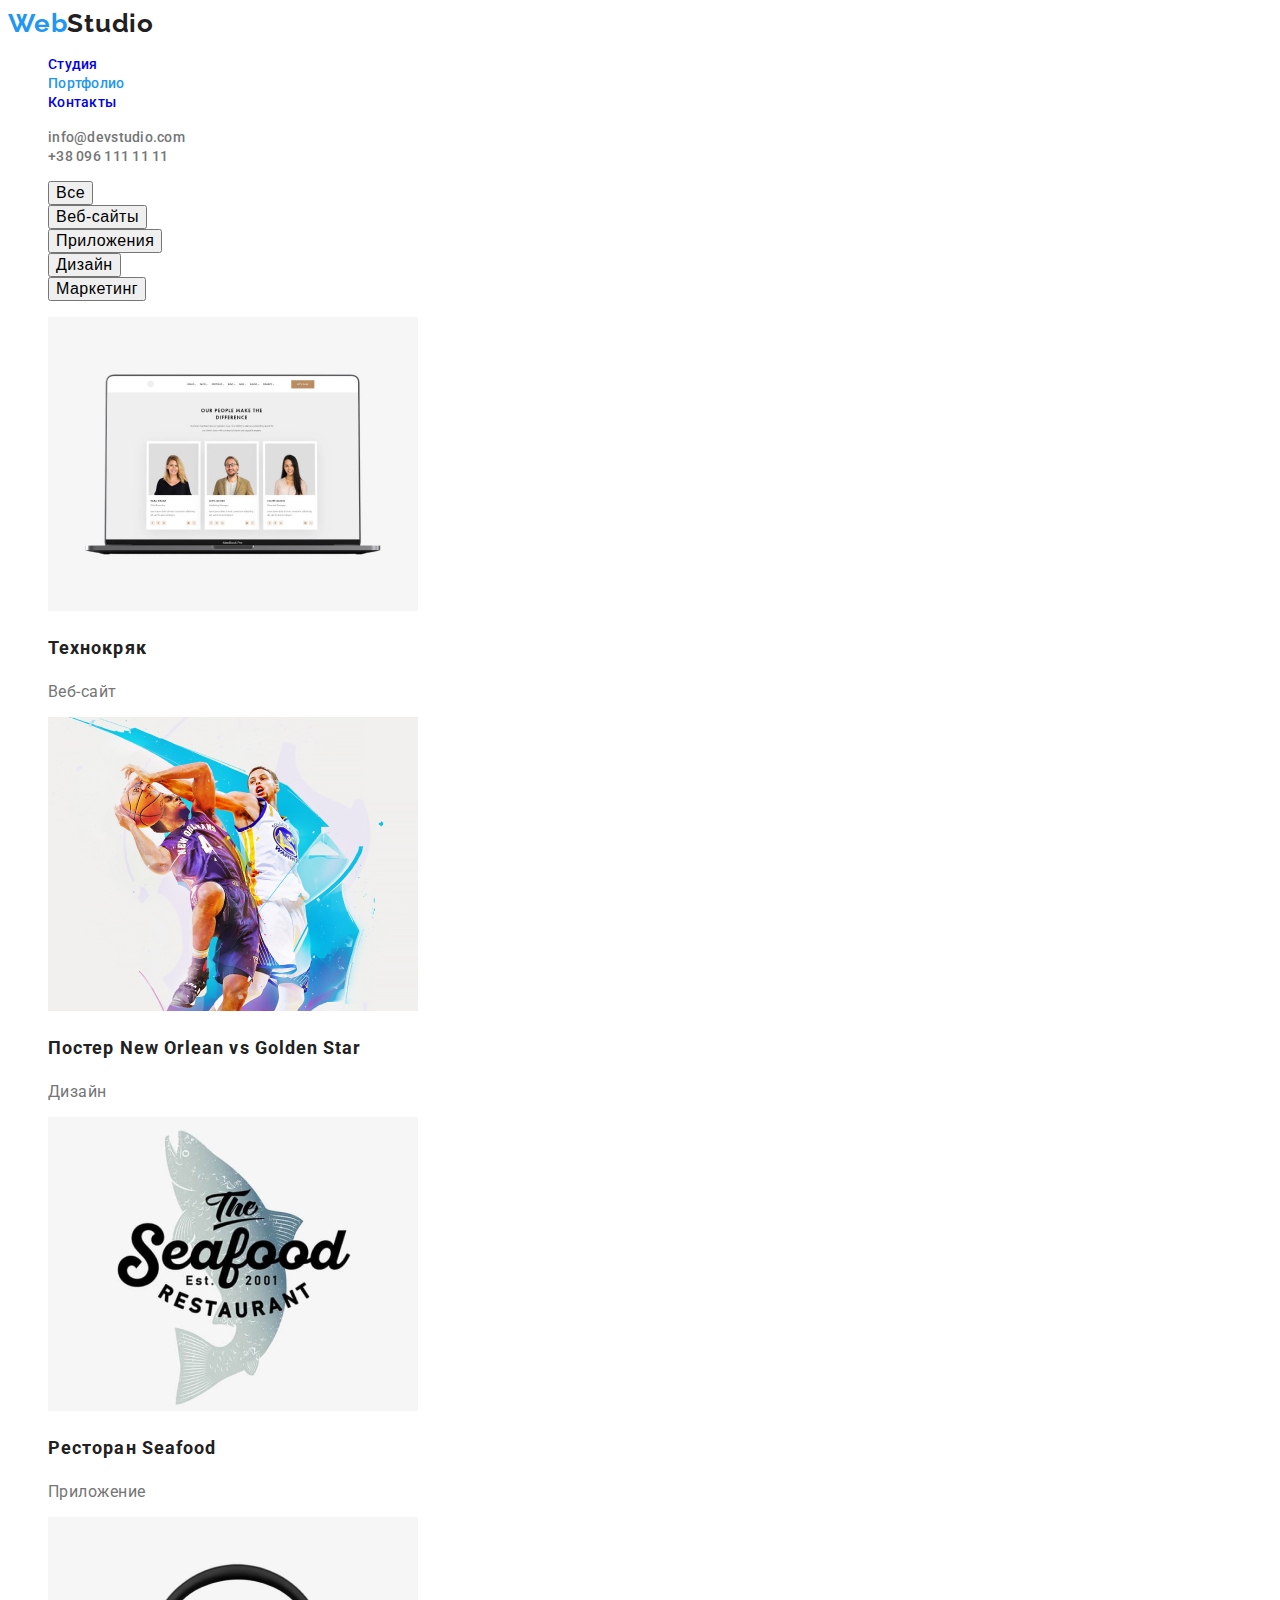
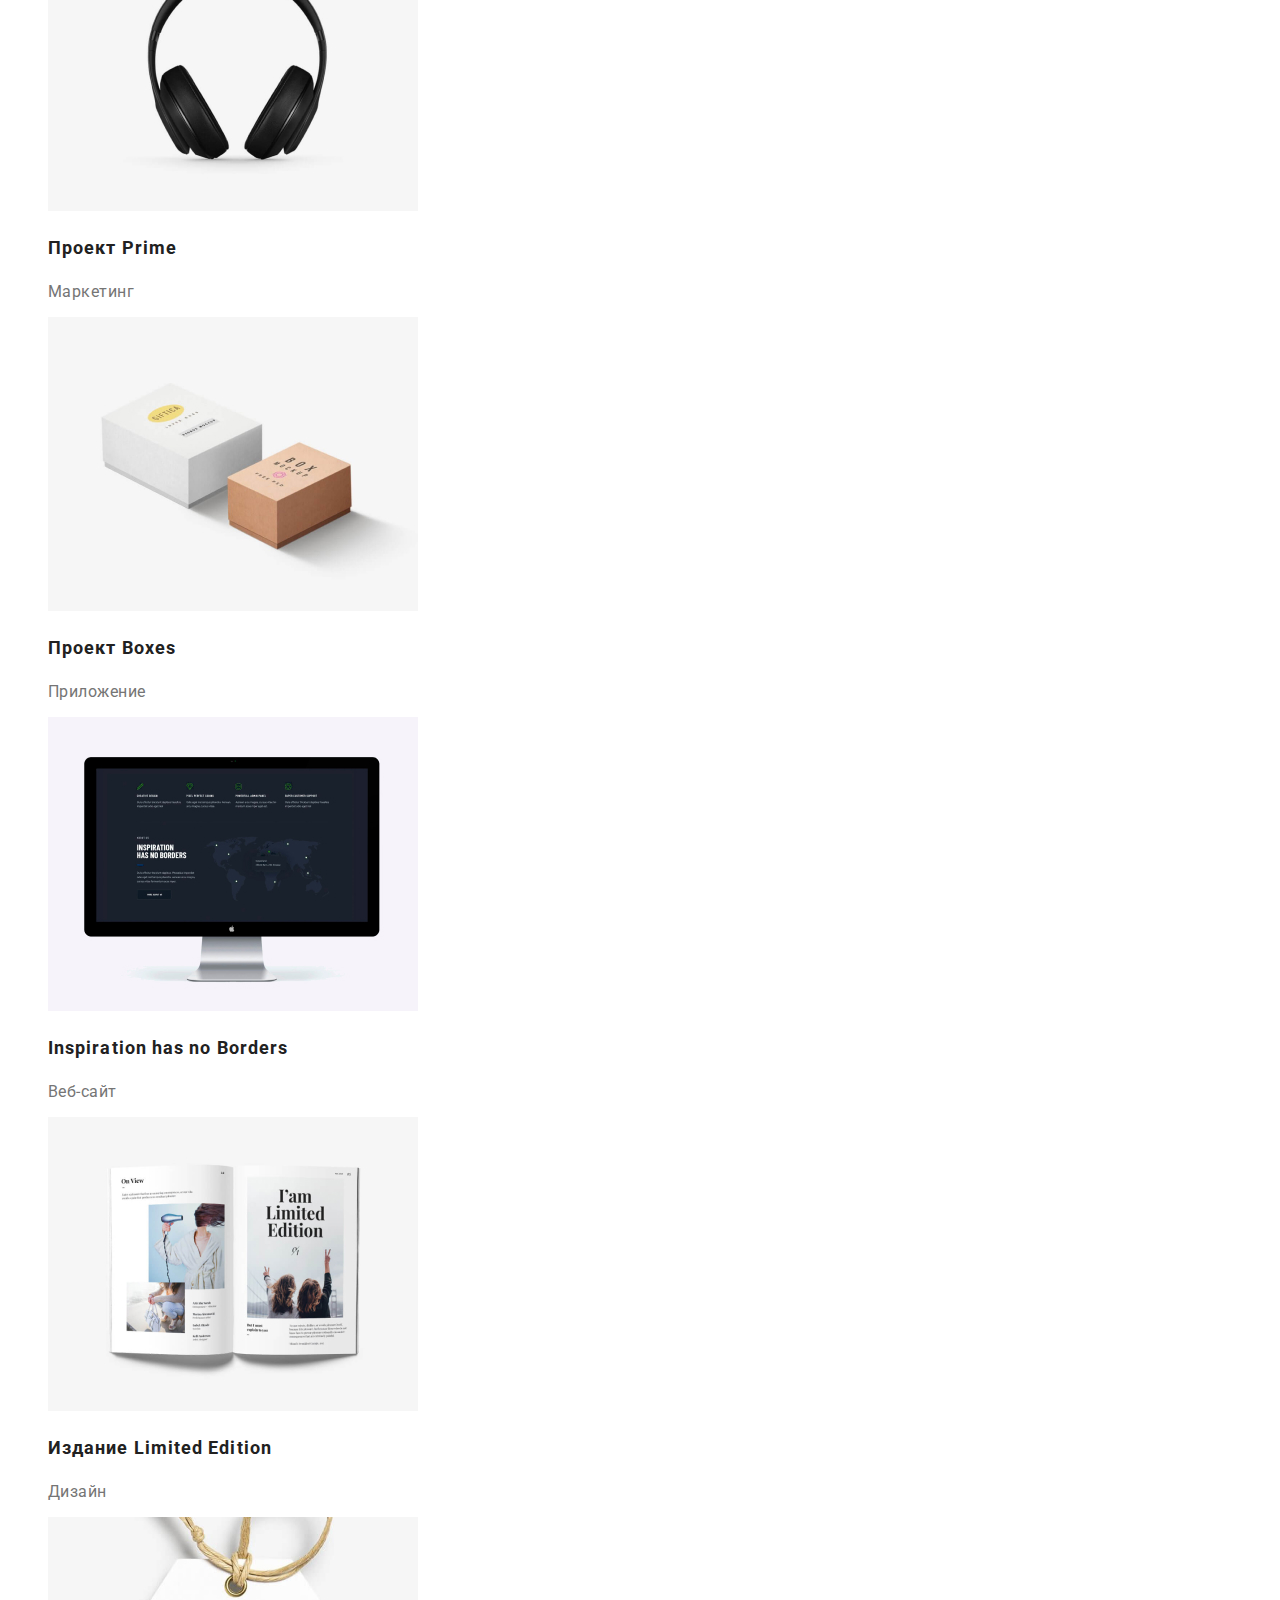
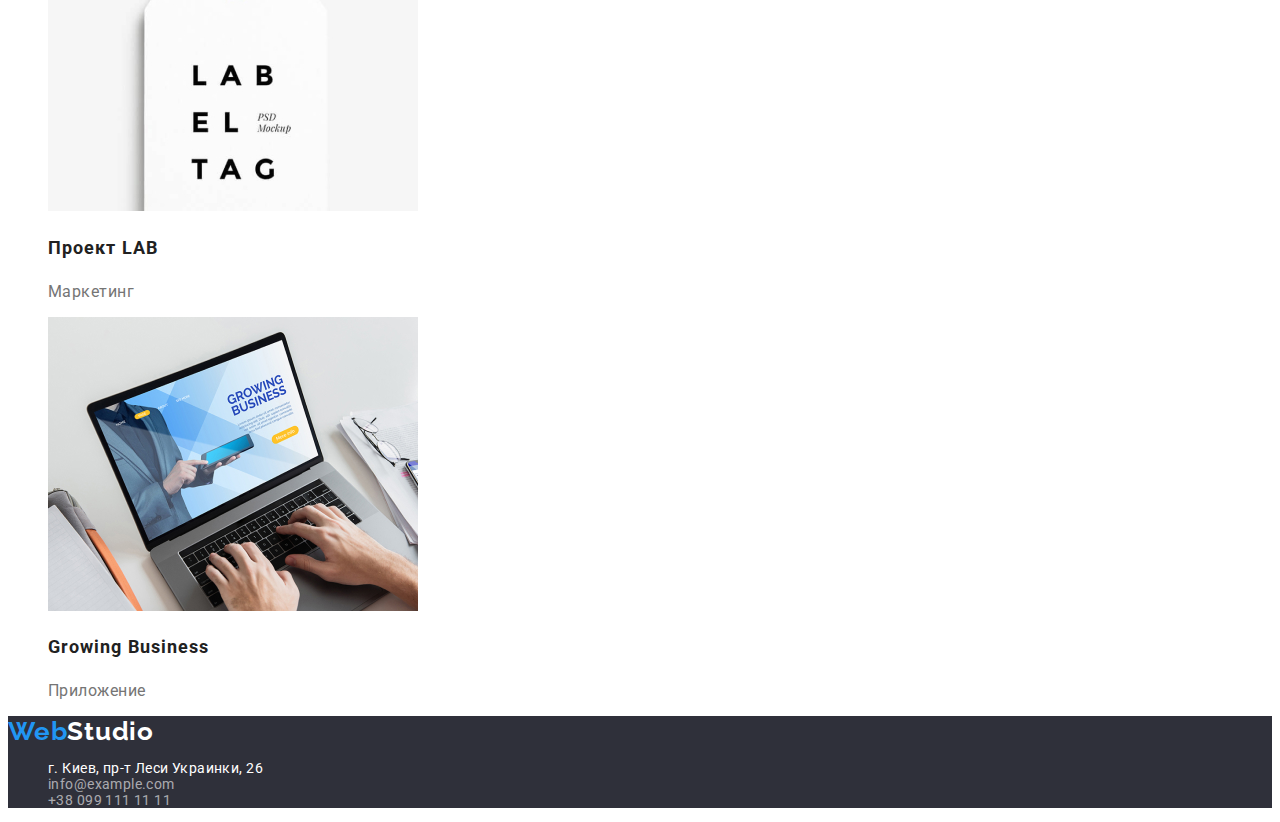
==== portfolio.html @ bab1e0b5 "Файлы с ДЗ2" ====
<!DOCTYPE html>
<html lang="ru">
<head>
    <meta charset="UTF-8">
    <meta name="viewport" content="width=device-width, initial-scale=1.0">
    <title>Web-Studio</title>
    <link rel="preconnect" href="https://fonts.gstatic.com">
    <link
        href="https://fonts.googleapis.com/css2?family=Raleway:wght@700&family=Roboto:wght@400;500;700;900&display=swap"
        rel="stylesheet">
        <link rel="stylesheet" href="./css/common.css">
    <link rel="stylesheet" href="./css/styles.css" />
</head>
<body">
    <!--Шапка-->
    <header class="header">
        <nav class="navigation">
            <a class="logo-color" href="./index.html">Web<span class="logo-header">Studio</span></a>
            <ul class="site-nav list">
                <li class="site-nav-item">
                    <a href="./index.html" class="site-nav-link">Студия</a>
                </li>
                <li class="site-nav-item">
                    <a href="./portfolio.html" class="site-nav-link current">Портфолио</a>
                </li>
                <li class="site-nav-item">
                    <a href="#" class="site-nav-link">Контакты</a>
                </li>
            </ul>
            <ul class="contacts list">
                <li><a class="contacts-mail" href="mailto:info@devstudio.com">info@devstudio.com</a></li>
                <li><a class="contacts-tel" href="tel:+380961111111">+38 096 111 11 11</a></li>
            </ul>
        </nav>
    </header>
    <main>
        <!-- Портфолио -->
        <section class="portfolio">
            <h1 class="gallery-name">Portfolio</h1>
            <!-- Навигация портфолио -->
            <nav class="nav-gallery">
                <ul class="nav-gallery-items list">
                    <li><button type="button" class="btn-gallery">Все</button></li>
                    <li><button type="button" class="btn-gallery">Веб-сайты</button></li>
                    <li><button type="button" class="btn-gallery">Приложения</button></li>
                    <li><button type="button" class="btn-gallery">Дизайн</button></li>
                    <li><button type="button" class="btn-gallery">Маркетинг</button></li>
                </ul>
            </nav>
            <!-- Фильтры -->
            <ul class="filter list">
                <li class="filter-item">
                    <a class="filter-link" href="#"></a>
                    <img src="./images/portfolio-img1.jpg" alt="Ноутбуке">
                    <h2 class="filter-title">Технокряк</h2>
                    <p class="filter-btn-text">Веб-сайт</p>
                </li>
                <li class="filter-item">
                    <a class="filter-link" href="#"></a>
                    <img src="./images/portfolio-img2.jpg" alt="Постер с баскетболистами">
                    <h2 class="filter-title">Постер New Orlean vs Golden Star</h2>
                    <p class="filter-btn-text">Дизайн</p>
                </li>
                <li class="filter-item">
                    <a class="filter-link" href="#"></a>
                    <img src="./images/portfolio-img3.jpg" alt="Постер рыбного ресторана">
                    <h2 class="filter-title">Ресторан Seafood</h2>
                    <p class="filter-btn-text">Приложение</p>
                </li>
                <li class="filter-item">
                    <a class="filter-link" href="#"></a>
                    <img src="./images/portfolio-img4.jpg" alt="Наушники">
                    <h2 class="filter-title">Проект Prime</h2>
                    <p class="filter-btn-text">Маркетинг</p>
                </li>
                <li class="filter-item">
                    <a class="filter-link" href="#"></a>
                    <img src="./images/portfolio-img5.jpg" alt="Коробки">
                    <h2 class="filter-title">Проект Boxes</h2>
                    <p class="filter-btn-text">Приложение</p>
                </li>
                <li class="filter-item">
                    <a class="filter-link" href="#"></a>
                    <img src="./images/portfolio-img6.jpg" alt="Монитор">
                    <h2 class="filter-title">Inspiration has no Borders</h2>
                    <p class="filter-btn-text">Веб-сайт</p>
                </li>
                <li class="filter-item">
                    <a class="filter-link" href="#"></a>
                    <img src="./images/portfolio-img7.jpg" alt="Журнал">
                    <h2 class="filter-title">Издание Limited Edition</h2>
                    <p class="filter-btn-text">Дизайн</p>                    
                </li>
                <li class="filter-item">
                    <a class="filter-link" href="#"></a>
                    <img src="./images/portfolio-img8.jpg" alt="Этикетка">
                    <h2 class="filter-title">Проект LAB</h2>
                    <p class="filter-btn-text">Маркетинг</p>
                </li>
                <li class="filter-item">
                    <a class="filter-link" href="#"></a>
                    <img src="./images/portfolio-img9.jpg" alt="Экран ноутбука">
                    <h2 class="filter-title">Growing Business</h2>
                    <p class="filter-btn-text">Приложение</p>
                </li>
            </ul>
        </section>
    </main>
        <!--Подвал-->
        <footer class="footer-section">
            <a class="logo-color" href="./index.html">Web<span class="logo-footer">Studio</span></a>
            <!--Контакты-->
            <address class="contacts-footer">
                <ul class="contacts-footer-list list">
                    <li><a class="contacts-footer-link" href="https://goo.gl/maps/oXFUqeDzzRubqZXH6" target="_blank"
                            rel="noopener noreferrer">г. Киев, пр-т Леси Украинки, 26</a></li>
                    <li><a class="contacts-footer-mail" href="mailto:info@example.com">info@example.com</a></li>
                    <li><a class="contacts-footer-tel" href="tel:+380991111111">+38 099 111 11 11</a></li>
                </ul>
            </address>
        </footer>
</body>
</html>
---- css/common.css ----
:root {
  --secondary-font: "Raleway", sans-serif;
  --accent-color: #2196f3;
  --secondary-color: #ffffff;
}
body {
  font-family: "Roboto", sans-serif;
  background-color: #ffffff;
  color: #212121;
}
.a {
  text-decoration: none;
}
ul {
  list-style: none;
}

/* =====components===== */
.site-nav-link:hover,
.site-nav-link:focus,
.contacts-mail:hover,
.contacts-tel:hover,
.contacts-footer-mail:hover,
.contacts-footer-mail:focus,
.contacts-footer-tel:hover,
.contacts-footer-tel:focus,
.contacts-footer-link:hover,
.contacts-footer-link:focus {
  color: var(--accent-color);
}
/* =====end-components===== */
/* =====header===== */

.logo-color {
  font-family: var(--secondary-font);
  font-weight: 700;
  font-size: 26px;
  line-height: 1, 192;
  letter-spacing: 0.03em;
  color: var(--accent-color);
  text-decoration: none;
}
.logo-header {
  color: #212121;
}
.site-nav-link {
  font-weight: 500;
  font-size: 14px;
  line-height: 1, 143;
  letter-spacing: 0.02em;
  text-decoration: none;
}
.contacts-mail,
.contacts-tel {
  font-weight: 500;
  font-size: 14px;
  line-height: 1, 143;
  letter-spacing: 0.02em;
  color: #757575;
  text-decoration: none;
}
/* =====end-header===== */

/* =====footer===== */
.footer-section {
  background-color: #2f303a;
}
.logo-footer {
  color: var(--secondary-color);
}
.contacts-footer-list {
  font-weight: 400;
  font-size: 14px;
  line-height: 1, 714;
  letter-spacing: 0.03em;
  font-style: normal;
}
.contacts-footer-link {
  color: var(--secondary-color);
  text-decoration: none;
}
.contacts-footer-mail,
.contacts-footer-tel {
  color: rgba(255, 255, 255, 0.6);
  text-decoration: none;
}
/* =====end-footer===== */
---- css/styles.css ----
:root {
  --secondary-color: #ffffff;
  --bg-color: #2196f3;
  --text-color: #757575;
}
/* =====maim page===== */
/* =====hero===== */
.hero {
  background-color: #2f303a;
}
.hero-title {
  font-weight: 900;
  font-size: 44px;
  line-height: 1, 364;
  text-align: center;
  letter-spacing: 0.06em;
  text-transform: uppercase;
  color: var(--secondary-color);
}
.hero-button {
  font-weight: 700;
  font-size: 16px;
  line-height: 1, 875;
  display: flex;
  align-items: center;
  text-align: center;
  letter-spacing: 0.06em;
  background-color: #2196f3;
  color: var(--secondary-color);
}
/* =====end-hero===== */
/* =====section-features===== */
.features-link-title {
  font-weight: 700;
  font-size: 14px;
  line-height: 1, 143;
  letter-spacing: 0.03em;
  text-transform: uppercase;
}
.features-link-text {
  font-weight: 400;
  font-size: 14px;
  line-height: 1, 714;
  letter-spacing: 0.03em;
  color: var(--text-color);
}
/* =====end-section-features===== */
/* =====section-work===== */
.work-title,
.team-title {
  font-weight: 700;
  font-size: 36px;
  line-height: 1, 167;
  text-align: center;
  letter-spacing: 0.03em;
}
/* =====end-section-work */
/* =====section-team===== */
.team {
  background-color: #f5f4fa;
}
.team-name {
  font-weight: 500;
  font-size: 16px;
  line-height: 1, 188;
  text-align: center;
  letter-spacing: 0.03em;
}
.team-position {
  font-weight: 400;
  font-size: 16px;
  line-height: 1, 188;
  text-align: center;
  letter-spacing: 0.03em;
  color: var(--text-color);
}
/* =====end-section-team===== */
/* =====end main page===== */
/* =====portfolio page===== */
/* =====portfolio===== */
.gallery-name {
  display: none;
}
.btn-gallery {
  font-weight: 500;
  font-size: 16px;
  line-height: 1, 625px;
  text-align: center;
  letter-spacing: 0.03em;
}
.btn-gallery:hover,
.btn-gallery:focus {
  background-color: #2196f3;
  color: var(--secondary-color);
}
/* =====end-portfolio===== */
/* =====filtrs===== */
.filter-title {
  font-weight: 700;
  font-size: 18px;
  line-height: 2;
  letter-spacing: 0.06em;
}
.filter-btn-text {
  font-weight: 400;
  font-size: 16px;
  line-height: 1, 875x;
  letter-spacing: 0.03em;
  color: var(--text-color);
}
/* =====end-filtrs===== */
/* =====end portfolio page===== */
.site-nav .current {
  color: var(--accent-color);
}
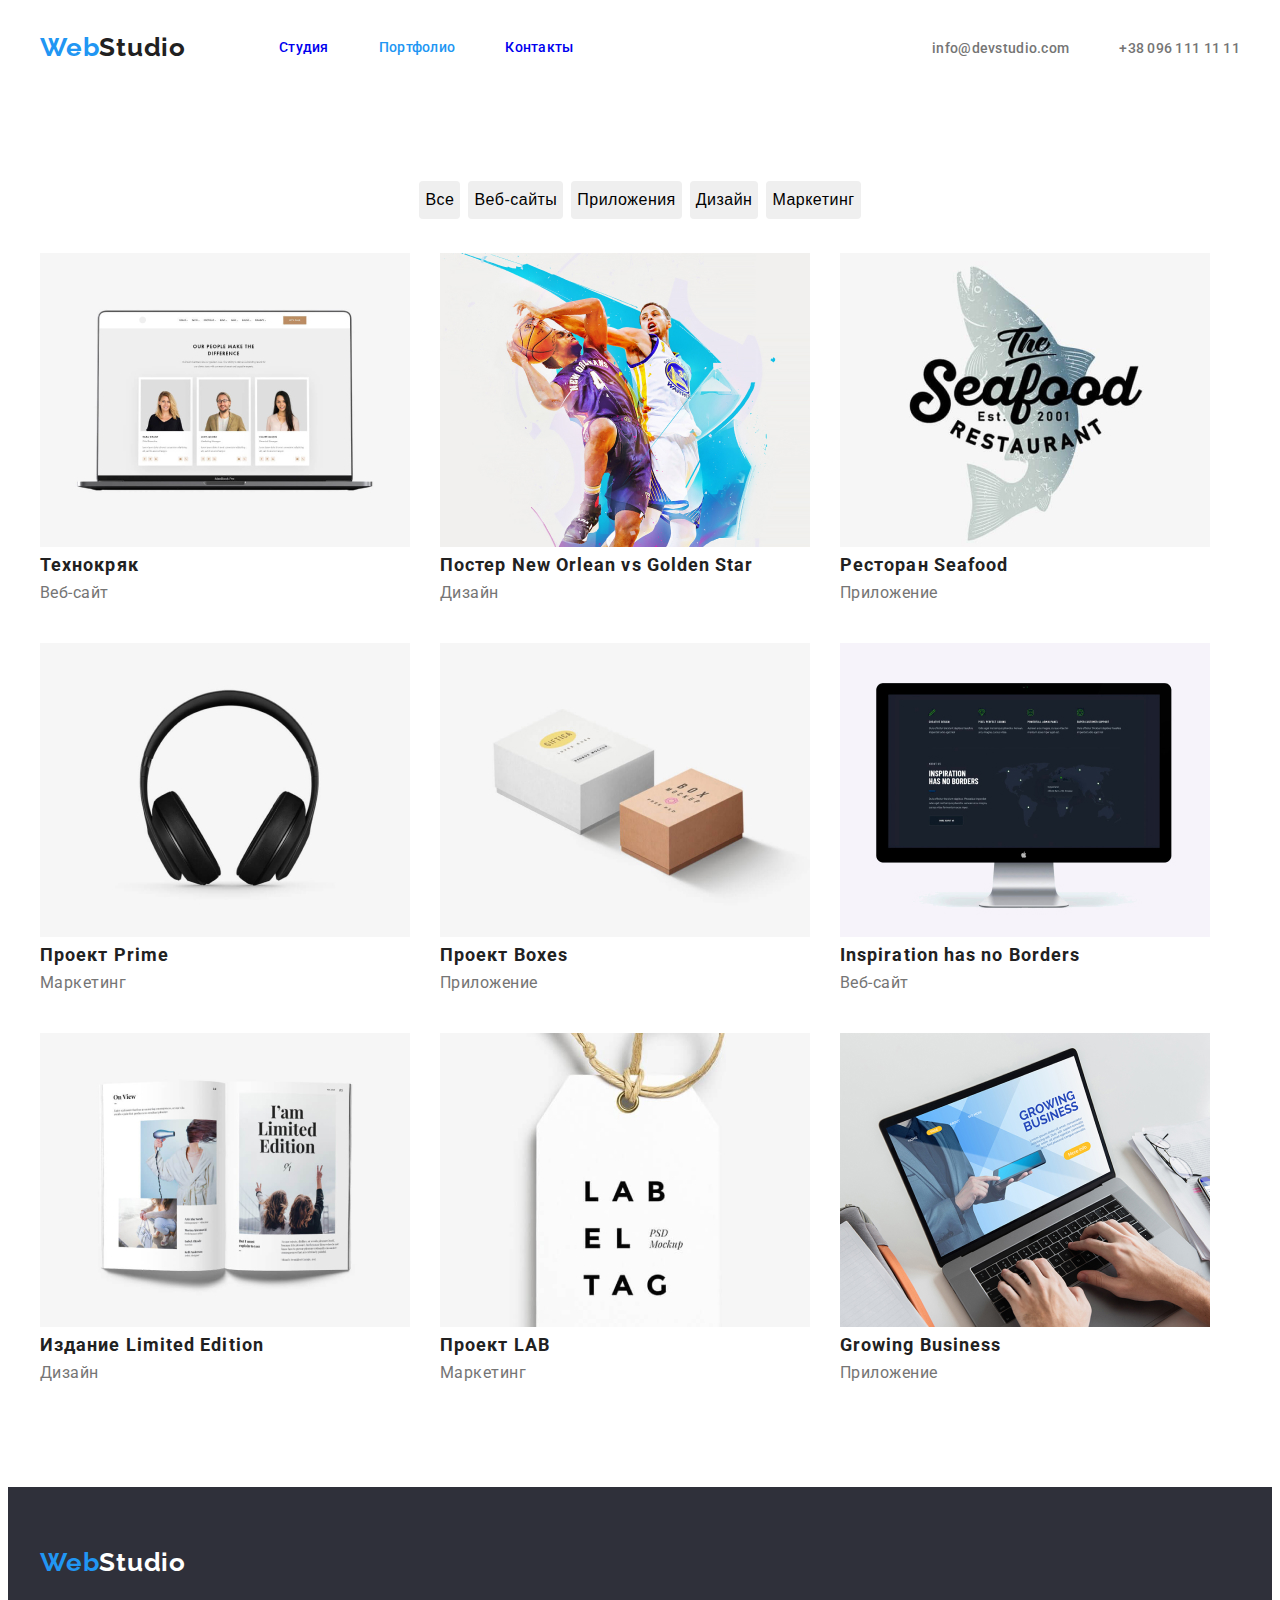
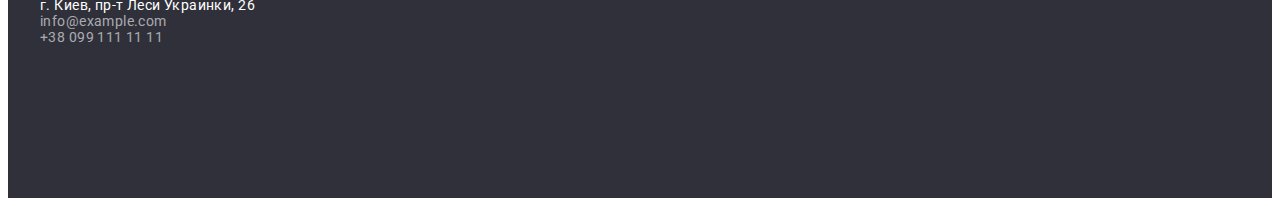
==== commit 8dc10fd1: "Добавлено стили геометрии и стили позиционирования" ====
--- a/portfolio.html
+++ b/portfolio.html
@@ -8,43 +8,48 @@
     <link
         href="https://fonts.googleapis.com/css2?family=Raleway:wght@700&family=Roboto:wght@400;500;700;900&display=swap"
         rel="stylesheet">
+    <link rel="stylesheet" href="https://cdnjs.cloudflare.com/ajax/libs/modern-normalize/1.0.0/modern-normalize.min.css"
+        integrity="sha512-ISS7cAi1PEhQ8jnbJpJZMd29NlhNj4AWYyLOSp2CE/CsHxTCu+r+t0D2yoJudVrd0/8fTVPUVDzY5Tvli75u/g=="
+        crossorigin="anonymous" />
         <link rel="stylesheet" href="./css/common.css">
     <link rel="stylesheet" href="./css/styles.css" />
 </head>
 <body">
     <!--Шапка-->
     <header class="header">
-        <nav class="navigation">
-            <a class="logo-color" href="./index.html">Web<span class="logo-header">Studio</span></a>
-            <ul class="site-nav list">
-                <li class="site-nav-item">
-                    <a href="./index.html" class="site-nav-link">Студия</a>
-                </li>
-                <li class="site-nav-item">
-                    <a href="./portfolio.html" class="site-nav-link current">Портфолио</a>
-                </li>
-                <li class="site-nav-item">
-                    <a href="#" class="site-nav-link">Контакты</a>
-                </li>
-            </ul>
-            <ul class="contacts list">
-                <li><a class="contacts-mail" href="mailto:info@devstudio.com">info@devstudio.com</a></li>
-                <li><a class="contacts-tel" href="tel:+380961111111">+38 096 111 11 11</a></li>
-            </ul>
-        </nav>
+        <div class="container">
+            <nav class="navigation">
+                <a class="logo-color" href="./index.html">Web<span class="logo-header">Studio</span>
+                </a>
+                <ul class="site-nav list">
+                    <li class="site-nav-item">
+                        <a href="./index.html" class="site-nav-link">Студия</a></li>
+                    <li class="site-nav-item">
+                        <a href="./portfolio.html" class="site-nav-link current">Портфолио</a></li>
+                    <li class="site-nav-item">
+                        <a href="#" class="site-nav-link">Контакты</a></li>
+                </ul>
+                <ul class="contacts list">
+                    <li class="contact-item"><a class="contacts-mail"
+                            href="mailto:info@devstudio.com">info@devstudio.com</a></li>
+                    <li class="contact-item"><a class="contacts-tel" href="tel:+380961111111">+38 096 111 11 11</a></li>
+                </ul>
+            </nav>
+        </div>
     </header>
     <main>
         <!-- Портфолио -->
         <section class="portfolio">
+            <div class="container">
             <h1 class="gallery-name">Portfolio</h1>
             <!-- Навигация портфолио -->
             <nav class="nav-gallery">
                 <ul class="nav-gallery-items list">
-                    <li><button type="button" class="btn-gallery">Все</button></li>
-                    <li><button type="button" class="btn-gallery">Веб-сайты</button></li>
-                    <li><button type="button" class="btn-gallery">Приложения</button></li>
-                    <li><button type="button" class="btn-gallery">Дизайн</button></li>
-                    <li><button type="button" class="btn-gallery">Маркетинг</button></li>
+                    <li class="nav-gallery-link"><button type="button" class="btn-gallery">Все</button></li>
+                    <li class="nav-gallery-link"><button type="button" class="btn-gallery">Веб-сайты</button></li>
+                    <li class="nav-gallery-link"><button type="button" class="btn-gallery">Приложения</button></li>
+                    <li class="nav-gallery-link"><button type="button" class="btn-gallery">Дизайн</button></li>
+                    <li class="nav-gallery-link"><button type="button" class="btn-gallery">Маркетинг</button></li>
                 </ul>
             </nav>
             <!-- Фильтры -->
@@ -104,11 +109,14 @@
                     <p class="filter-btn-text">Приложение</p>
                 </li>
             </ul>
+            </div>
         </section>
     </main>
         <!--Подвал-->
-        <footer class="footer-section">
-            <a class="logo-color" href="./index.html">Web<span class="logo-footer">Studio</span></a>
+    <footer class="footer-section">
+        <div class="container">
+            <a class="logo-color" href="./index.html">Web<span class="logo-footer">Studio</span>
+            </a>
             <!--Контакты-->
             <address class="contacts-footer">
                 <ul class="contacts-footer-list list">
@@ -118,6 +126,7 @@
                     <li><a class="contacts-footer-tel" href="tel:+380991111111">+38 099 111 11 11</a></li>
                 </ul>
             </address>
-        </footer>
+        </div>
+    </footer>
 </body>
 </html>--- a/css/common.css
+++ b/css/common.css
@@ -12,9 +12,24 @@
   text-decoration: none;
 }
 ul {
+  margin: 0;
+  padding: 0;
   list-style: none;
 }
-
+h1,
+h2,
+h3,
+h4,
+h5,
+h6 {
+  margin: 0;
+}
+p {
+  margin: 0;
+}
+img {
+  display: block;
+}
 /* =====components===== */
 .site-nav-link:hover,
 .site-nav-link:focus,
@@ -27,6 +42,17 @@
 .contacts-footer-link:hover,
 .contacts-footer-link:focus {
   color: var(--accent-color);
+}
+.header {
+  display: flex;
+  align-items: center;
+  padding-top: 24px;
+  padding-bottom: 25px;
+}
+.container {
+  width: 1200px;
+  padding: 0 15px;
+  margin: 0 auto;
 }
 /* =====end-components===== */
 /* =====header===== */
@@ -43,13 +69,6 @@
 .logo-header {
   color: #212121;
 }
-.site-nav-link {
-  font-weight: 500;
-  font-size: 14px;
-  line-height: 1, 143;
-  letter-spacing: 0.02em;
-  text-decoration: none;
-}
 .contacts-mail,
 .contacts-tel {
   font-weight: 500;
@@ -64,11 +83,18 @@
 /* =====footer===== */
 .footer-section {
   background-color: #2f303a;
+  padding-top: 60px;
+  padding-bottom: 60px;
 }
 .logo-footer {
   color: var(--secondary-color);
+  width: 145px;
 }
 .contacts-footer-list {
+  padding-top: 20px;
+  padding-bottom: 60px;
+  width: 231px;
+  height: 81px;
   font-weight: 400;
   font-size: 14px;
   line-height: 1, 714;
--- a/css/styles.css
+++ b/css/styles.css
@@ -4,33 +4,88 @@
   --text-color: #757575;
 }
 /* =====maim page===== */
+/* =====header====== */
+.header .logo-color {
+  margin-right: 93px;
+}
+.header .contacts {
+  display: flex;
+  margin-left: auto;
+}
+.navigation {
+  display: flex;
+  align-items: center;
+}
+.site-nav {
+  display: flex;
+}
+.site-nav-item:not(:last-child) {
+  margin-right: 50px;
+}
+.contact-item:not(:last-child) {
+  margin-right: 50px;
+}
+.site-nav-link {
+  display: block;
+  font-weight: 500;
+  font-size: 14px;
+  line-height: 1, 143;
+  letter-spacing: 0.02em;
+  text-decoration: none;
+}
+/* =====end-header====== */
 /* =====hero===== */
 .hero {
+  min-height: 600px;
+
+  display: flex;
+  justify-content: center;
+  align-items: center;
+
+  text-align: center;
   background-color: #2f303a;
 }
 .hero-title {
+  width: 696px;
+  margin: auto;
   font-weight: 900;
   font-size: 44px;
   line-height: 1, 364;
-  text-align: center;
   letter-spacing: 0.06em;
   text-transform: uppercase;
   color: var(--secondary-color);
 }
 .hero-button {
+  display: block;
+  margin-top: 30px;
+  margin-left: auto;
+  margin-right: auto;
+  min-width: 200px;
+  border: none;
+  border-radius: 4px;
   font-weight: 700;
   font-size: 16px;
   line-height: 1, 875;
-  display: flex;
-  align-items: center;
-  text-align: center;
   letter-spacing: 0.06em;
   background-color: #2196f3;
   color: var(--secondary-color);
+  cursor: pointer;
+  padding: 10px 32px;
 }
 /* =====end-hero===== */
 /* =====section-features===== */
+.features-items {
+  display: flex;
+}
+.features-items-link {
+  width: 270px;
+  height: 101px;
+}
+.features-items-link:not(:last-child) {
+  margin-right: 30px;
+}
 .features-link-title {
+  padding-bottom: 10px;
   font-weight: 700;
   font-size: 14px;
   line-height: 1, 143;
@@ -44,10 +99,26 @@
   letter-spacing: 0.03em;
   color: var(--text-color);
 }
+.features {
+  padding-bottom: 94px;
+  padding-top: 94px;
+  min-height: 101px;
+}
 /* =====end-section-features===== */
 /* =====section-work===== */
+.work {
+  display: flex;
+  padding-bottom: 94px;
+}
+.work-items {
+  display: flex;
+}
+.work-link:not(:last-child) {
+  margin-right: 30px;
+}
 .work-title,
 .team-title {
+  padding-bottom: 50px;
   font-weight: 700;
   font-size: 36px;
   line-height: 1, 167;
@@ -57,14 +128,25 @@
 /* =====end-section-work */
 /* =====section-team===== */
 .team {
+  display: flex;
+  padding-top: 94px;
+  padding-bottom: 94px;
+
   background-color: #f5f4fa;
 }
 .team-name {
+  padding: 30px 59px 10px;
   font-weight: 500;
   font-size: 16px;
   line-height: 1, 188;
   text-align: center;
   letter-spacing: 0.03em;
+}
+.team-items {
+  display: flex;
+}
+.team-link:not(:last-child) {
+  margin-right: 30px;
 }
 .team-position {
   font-weight: 400;
@@ -78,15 +160,41 @@
 /* =====end main page===== */
 /* =====portfolio page===== */
 /* =====portfolio===== */
+.portfolio {
+  display: flex;
+  align-items: center;
+  margin-top: 94px;
+  margin-bottom: 94px;
+}
 .gallery-name {
   display: none;
 }
+.nav-gallery {
+  margin-bottom: 34px;
+  display: flex;
+  justify-content: center;
+}
+.nav-gallery-items {
+  display: flex;
+}
+.nav-gallery-link {
+  display: flex;
+}
+.nav-gallery-link:not(:last-child) {
+  margin-right: 8px;
+}
 .btn-gallery {
+  display: block;
+  height: 38px;
+  border: none;
+  border-radius: 4px;
+
   font-weight: 500;
   font-size: 16px;
   line-height: 1, 625px;
   text-align: center;
   letter-spacing: 0.03em;
+  background-color: F5F4FA;
 }
 .btn-gallery:hover,
 .btn-gallery:focus {
@@ -95,13 +203,32 @@
 }
 /* =====end-portfolio===== */
 /* =====filtrs===== */
+.filter {
+  display: flex;
+  flex-wrap: wrap;
+}
+.filter-item {
+  width: 370px;
+  margin-right: 30px;
+  margin-bottom: 30px;
+}
+.filter-item:nth-child(3n) {
+  margin-right: 0;
+}
+.filter-item:nth-last-child(-n + 3) {
+  margin-bottom: 0;
+}
 .filter-title {
+  width: 322px;
+  height: 36px;
   font-weight: 700;
   font-size: 18px;
   line-height: 2;
   letter-spacing: 0.06em;
 }
 .filter-btn-text {
+  width: 322px;
+  height: 30px;
   font-weight: 400;
   font-size: 16px;
   line-height: 1, 875x;
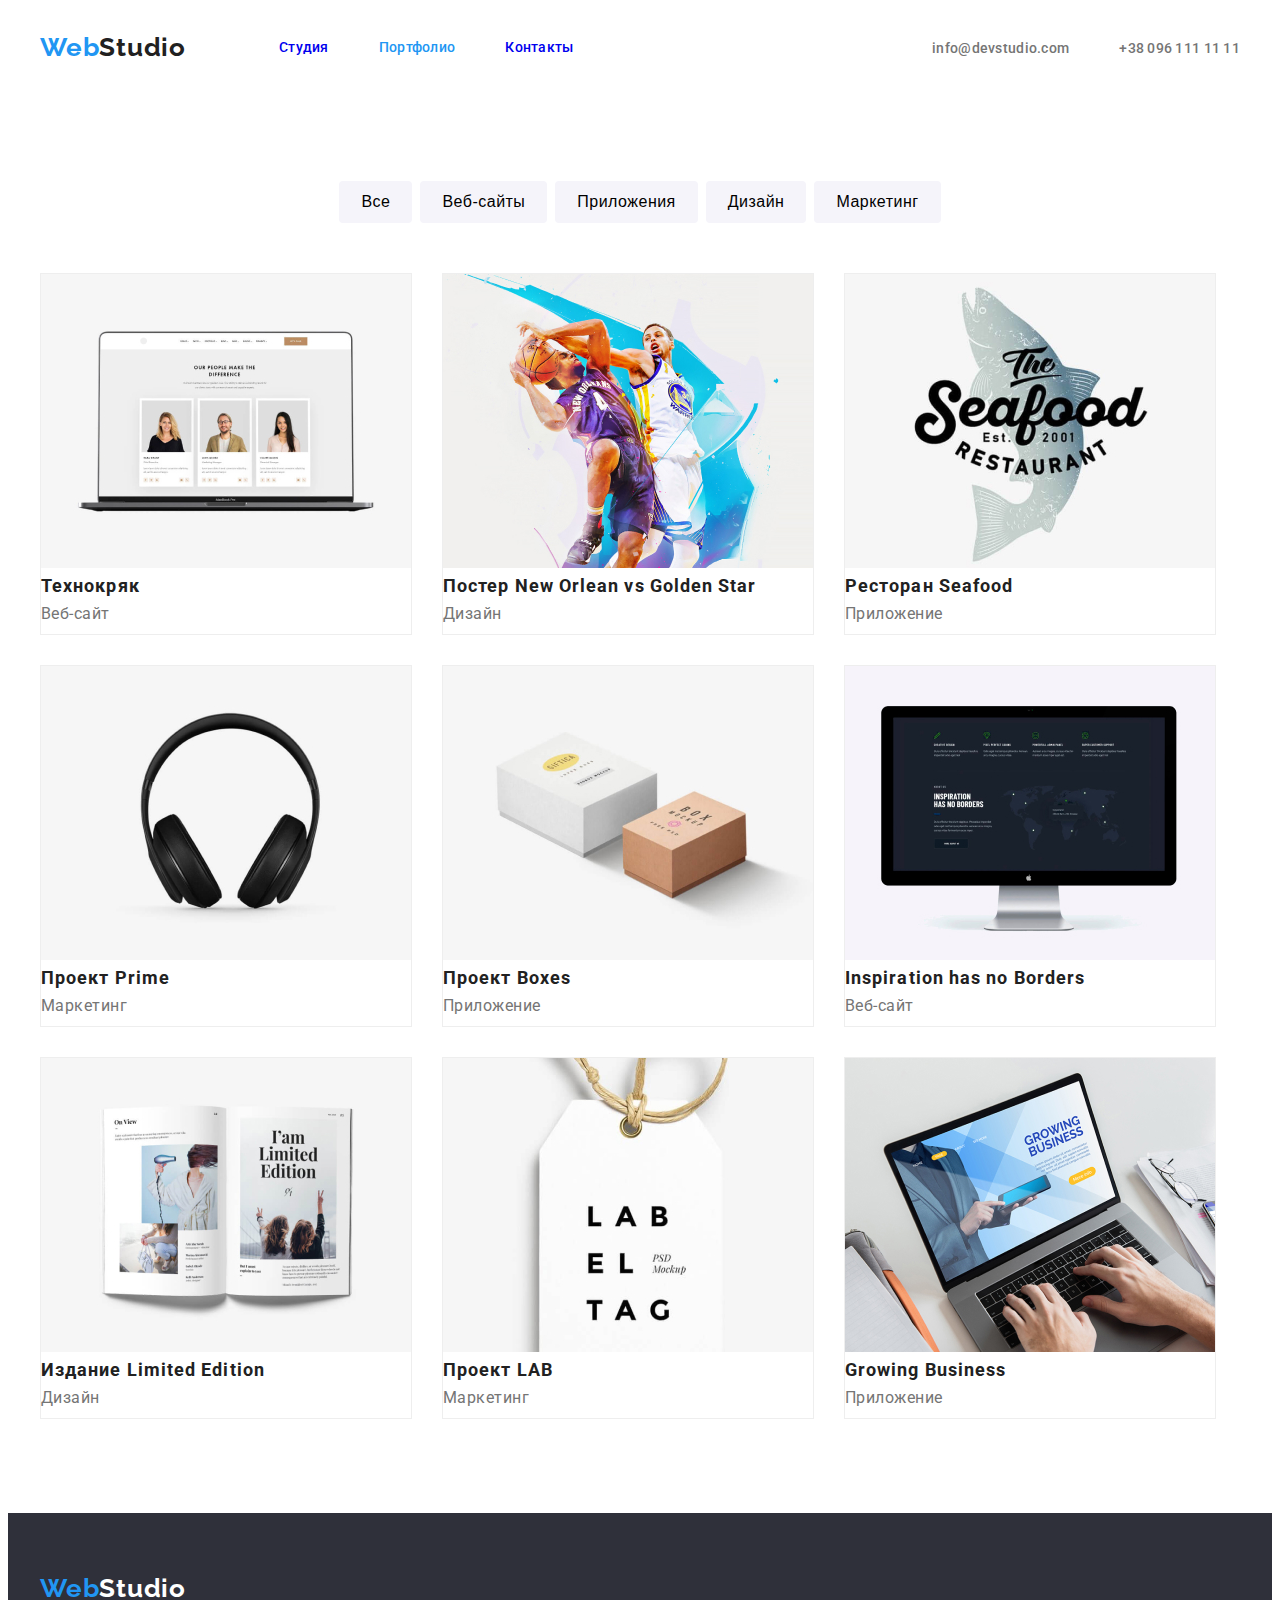
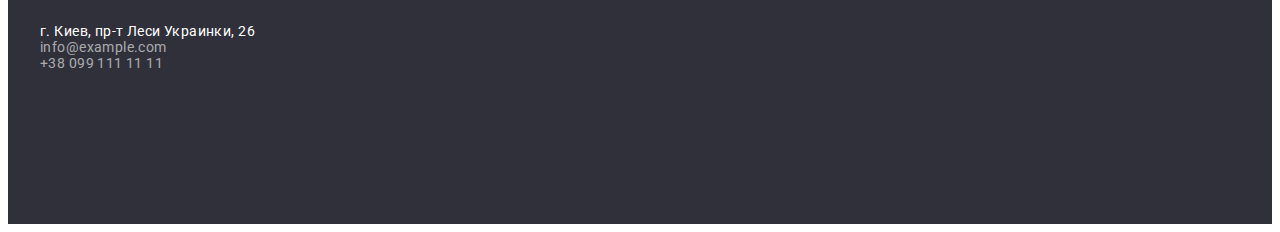
==== commit 116bab5e: "Изменение в кнопках портфолио и добавлен бордер" ====
--- a/portfolio.html
+++ b/portfolio.html
@@ -56,7 +56,7 @@
             <ul class="filter list">
                 <li class="filter-item">
                     <a class="filter-link" href="#"></a>
-                    <img src="./images/portfolio-img1.jpg" alt="Ноутбуке">
+                    <img src="./images/portfolio-img1.jpg" alt="Ноутбук">
                     <h2 class="filter-title">Технокряк</h2>
                     <p class="filter-btn-text">Веб-сайт</p>
                 </li>
--- a/css/styles.css
+++ b/css/styles.css
@@ -170,7 +170,7 @@
   display: none;
 }
 .nav-gallery {
-  margin-bottom: 34px;
+  margin-bottom: 50px;
   display: flex;
   justify-content: center;
 }
@@ -185,16 +185,16 @@
 }
 .btn-gallery {
   display: block;
-  height: 38px;
   border: none;
   border-radius: 4px;
+  padding: 12px 22px;
 
   font-weight: 500;
   font-size: 16px;
   line-height: 1, 625px;
   text-align: center;
   letter-spacing: 0.03em;
-  background-color: F5F4FA;
+  background-color: #f5f4fa;
 }
 .btn-gallery:hover,
 .btn-gallery:focus {
@@ -211,6 +211,7 @@
   width: 370px;
   margin-right: 30px;
   margin-bottom: 30px;
+  border: 1px solid #eeeeee;
 }
 .filter-item:nth-child(3n) {
   margin-right: 0;
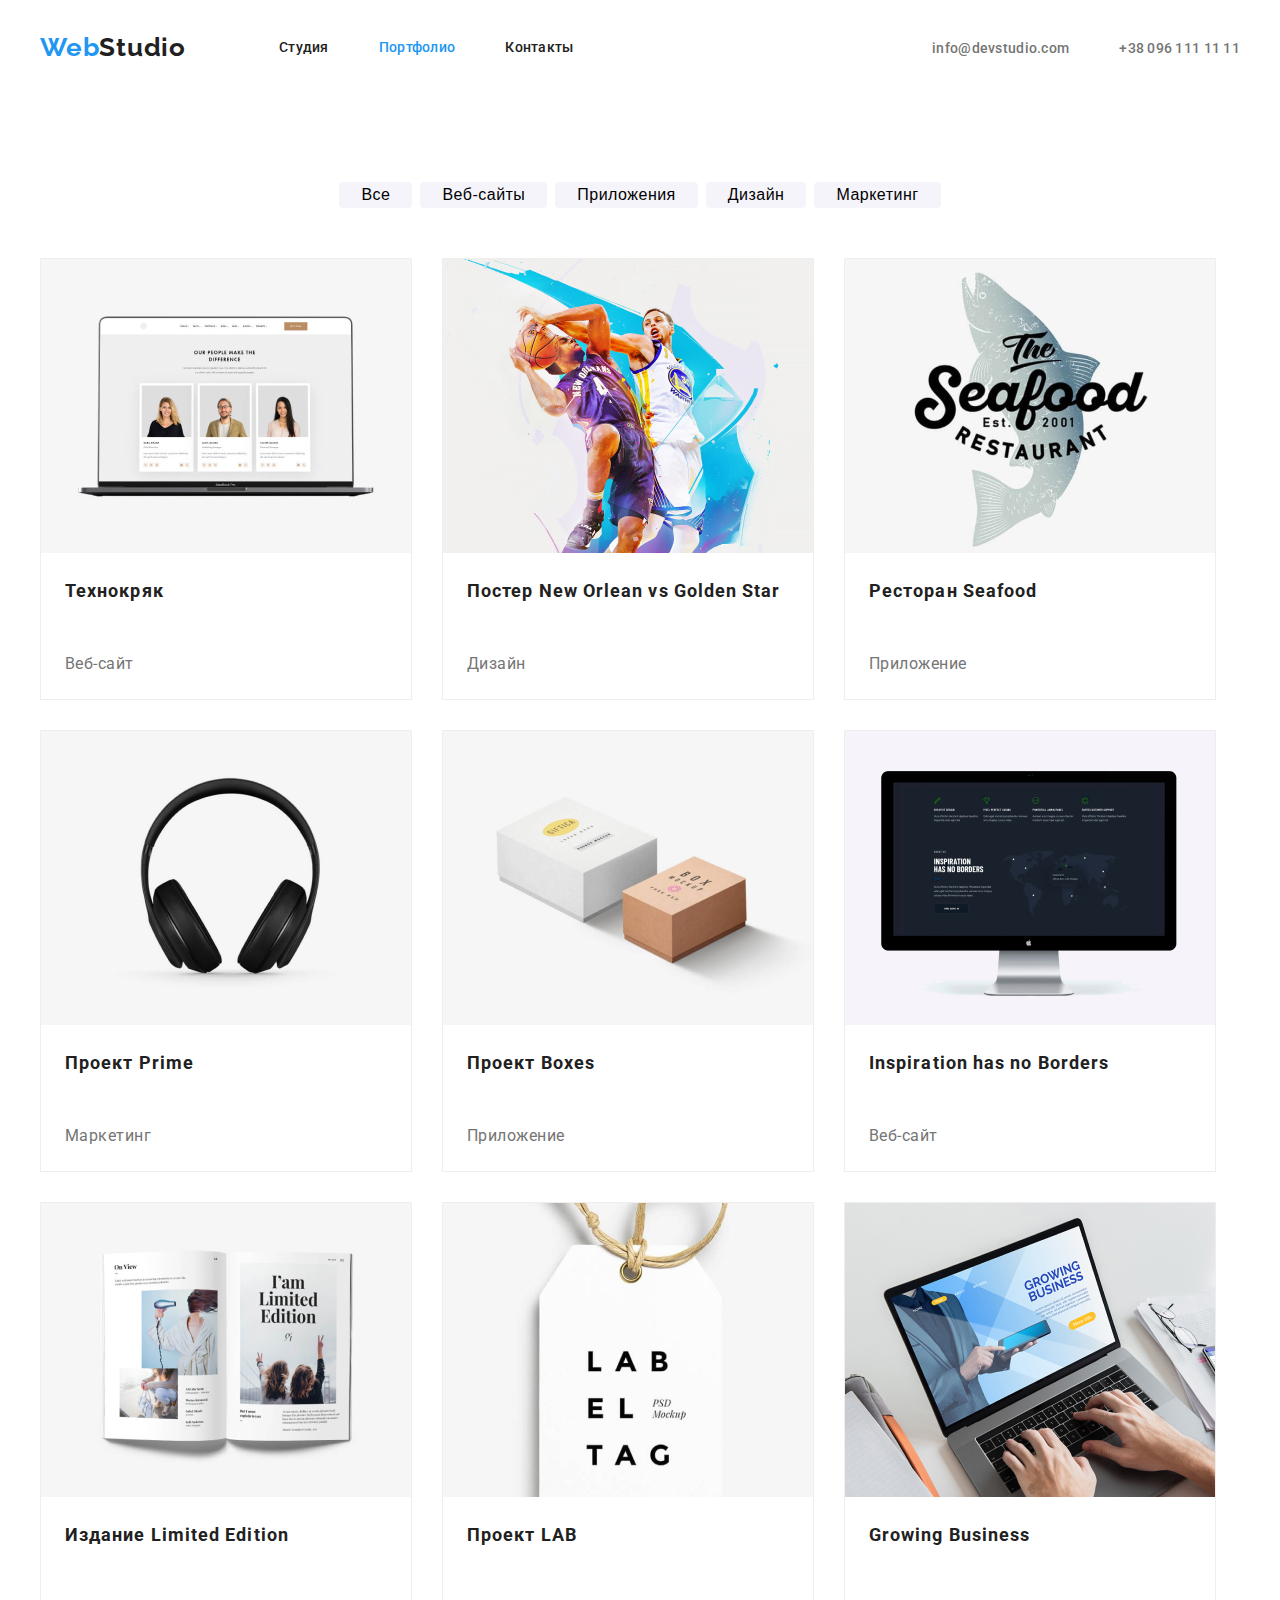
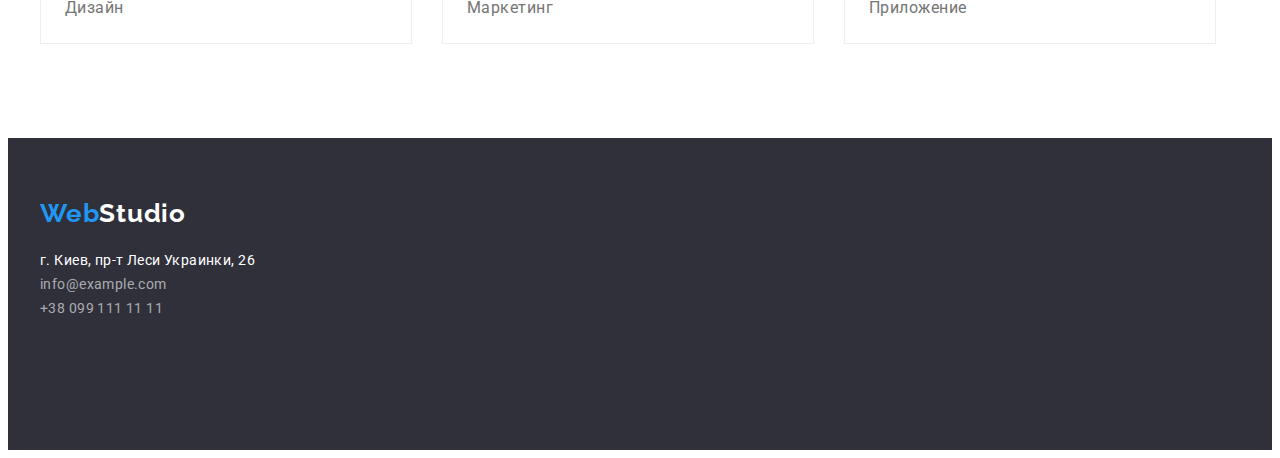
==== commit 745405da: "Исправление цвета шрифта и интервалов" ====
--- a/portfolio.html
+++ b/portfolio.html
@@ -14,7 +14,7 @@
         <link rel="stylesheet" href="./css/common.css">
     <link rel="stylesheet" href="./css/styles.css" />
 </head>
-<body">
+<body>
     <!--Шапка-->
     <header class="header">
         <div class="container">
--- a/css/common.css
+++ b/css/common.css
@@ -61,7 +61,7 @@
   font-family: var(--secondary-font);
   font-weight: 700;
   font-size: 26px;
-  line-height: 1, 192;
+  line-height: 1.192;
   letter-spacing: 0.03em;
   color: var(--accent-color);
   text-decoration: none;
@@ -73,7 +73,7 @@
 .contacts-tel {
   font-weight: 500;
   font-size: 14px;
-  line-height: 1, 143;
+  line-height: 1.143;
   letter-spacing: 0.02em;
   color: #757575;
   text-decoration: none;
@@ -90,6 +90,9 @@
   color: var(--secondary-color);
   width: 145px;
 }
+.site-nav-link {
+  color: #212121;
+}
 .contacts-footer-list {
   padding-top: 20px;
   padding-bottom: 60px;
@@ -97,7 +100,7 @@
   height: 81px;
   font-weight: 400;
   font-size: 14px;
-  line-height: 1, 714;
+  line-height: 1.714;
   letter-spacing: 0.03em;
   font-style: normal;
 }
--- a/css/styles.css
+++ b/css/styles.css
@@ -29,7 +29,7 @@
   display: block;
   font-weight: 500;
   font-size: 14px;
-  line-height: 1, 143;
+  line-height: 1.143;
   letter-spacing: 0.02em;
   text-decoration: none;
 }
@@ -50,7 +50,7 @@
   margin: auto;
   font-weight: 900;
   font-size: 44px;
-  line-height: 1, 364;
+  line-height: 1.364;
   letter-spacing: 0.06em;
   text-transform: uppercase;
   color: var(--secondary-color);
@@ -65,7 +65,7 @@
   border-radius: 4px;
   font-weight: 700;
   font-size: 16px;
-  line-height: 1, 875;
+  line-height: 1.875;
   letter-spacing: 0.06em;
   background-color: #2196f3;
   color: var(--secondary-color);
@@ -88,14 +88,14 @@
   padding-bottom: 10px;
   font-weight: 700;
   font-size: 14px;
-  line-height: 1, 143;
+  line-height: 1.143;
   letter-spacing: 0.03em;
   text-transform: uppercase;
 }
 .features-link-text {
   font-weight: 400;
   font-size: 14px;
-  line-height: 1, 714;
+  line-height: 1.714;
   letter-spacing: 0.03em;
   color: var(--text-color);
 }
@@ -121,7 +121,7 @@
   padding-bottom: 50px;
   font-weight: 700;
   font-size: 36px;
-  line-height: 1, 167;
+  line-height: 1.167;
   text-align: center;
   letter-spacing: 0.03em;
 }
@@ -138,7 +138,7 @@
   padding: 30px 59px 10px;
   font-weight: 500;
   font-size: 16px;
-  line-height: 1, 188;
+  line-height: 1.188;
   text-align: center;
   letter-spacing: 0.03em;
 }
@@ -151,7 +151,7 @@
 .team-position {
   font-weight: 400;
   font-size: 16px;
-  line-height: 1, 188;
+  line-height: 1.188;
   text-align: center;
   letter-spacing: 0.03em;
   color: var(--text-color);
@@ -191,7 +191,7 @@
 
   font-weight: 500;
   font-size: 16px;
-  line-height: 1, 625px;
+  line-height: 1.625px;
   text-align: center;
   letter-spacing: 0.03em;
   background-color: #f5f4fa;
@@ -220,8 +220,9 @@
   margin-bottom: 0;
 }
 .filter-title {
-  width: 322px;
+  min-width: 322px;
   height: 36px;
+  padding: 20px 24px;
   font-weight: 700;
   font-size: 18px;
   line-height: 2;
@@ -229,10 +230,10 @@
 }
 .filter-btn-text {
   width: 322px;
-  height: 30px;
+  padding: 20px 24px;
   font-weight: 400;
   font-size: 16px;
-  line-height: 1, 875x;
+  line-height: 1.875;
   letter-spacing: 0.03em;
   color: var(--text-color);
 }
